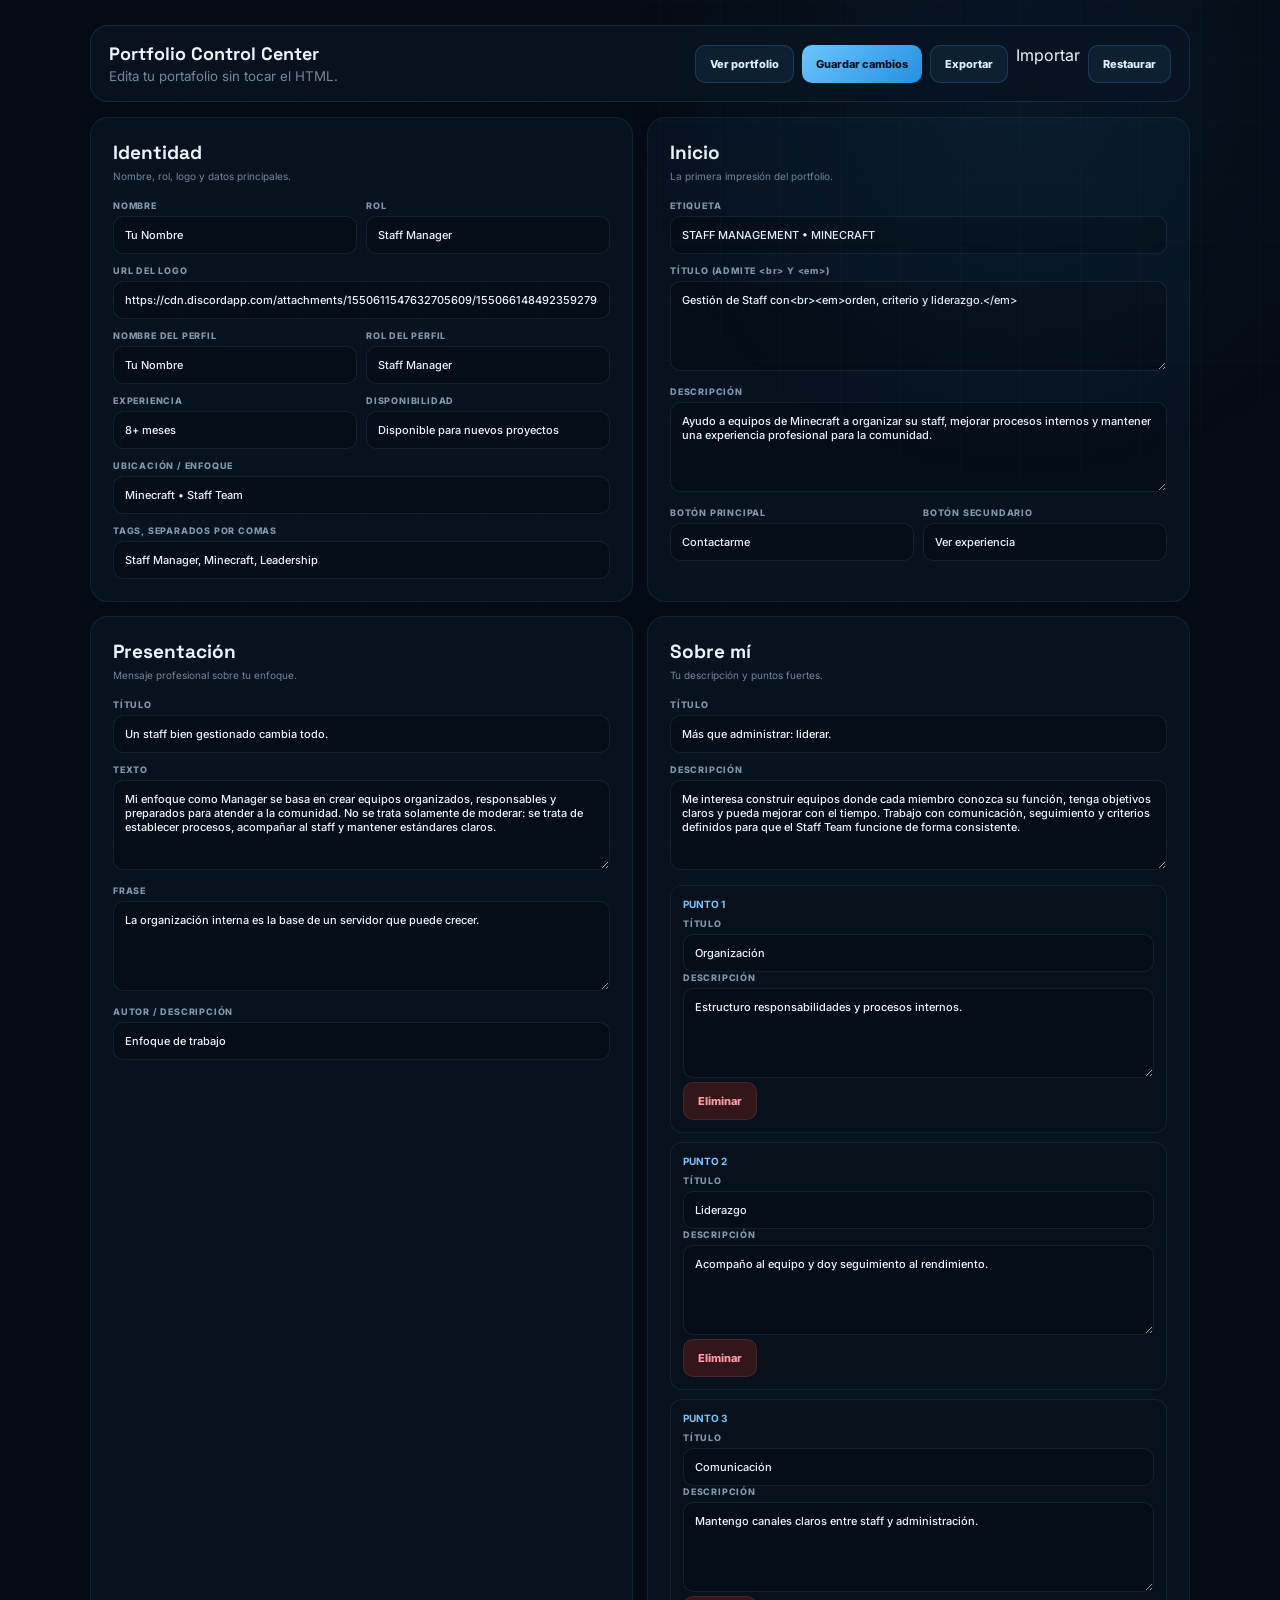
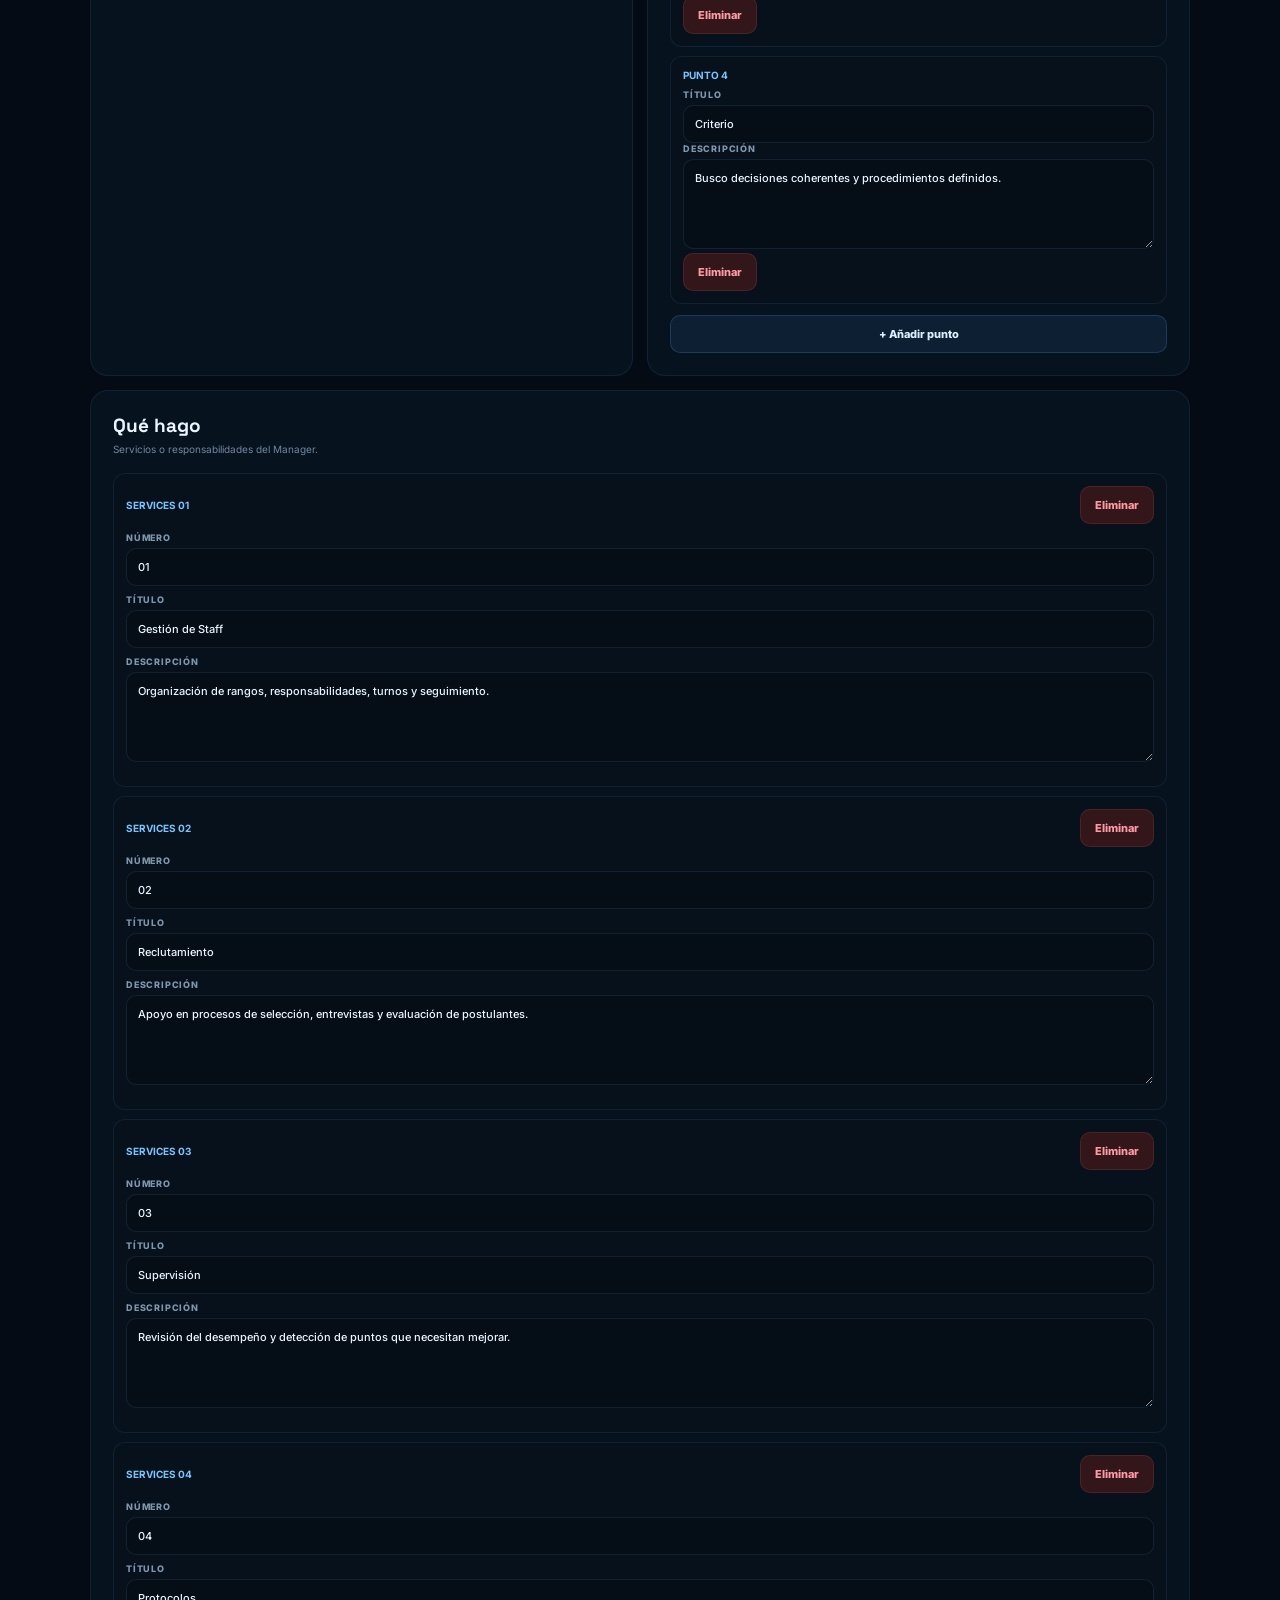
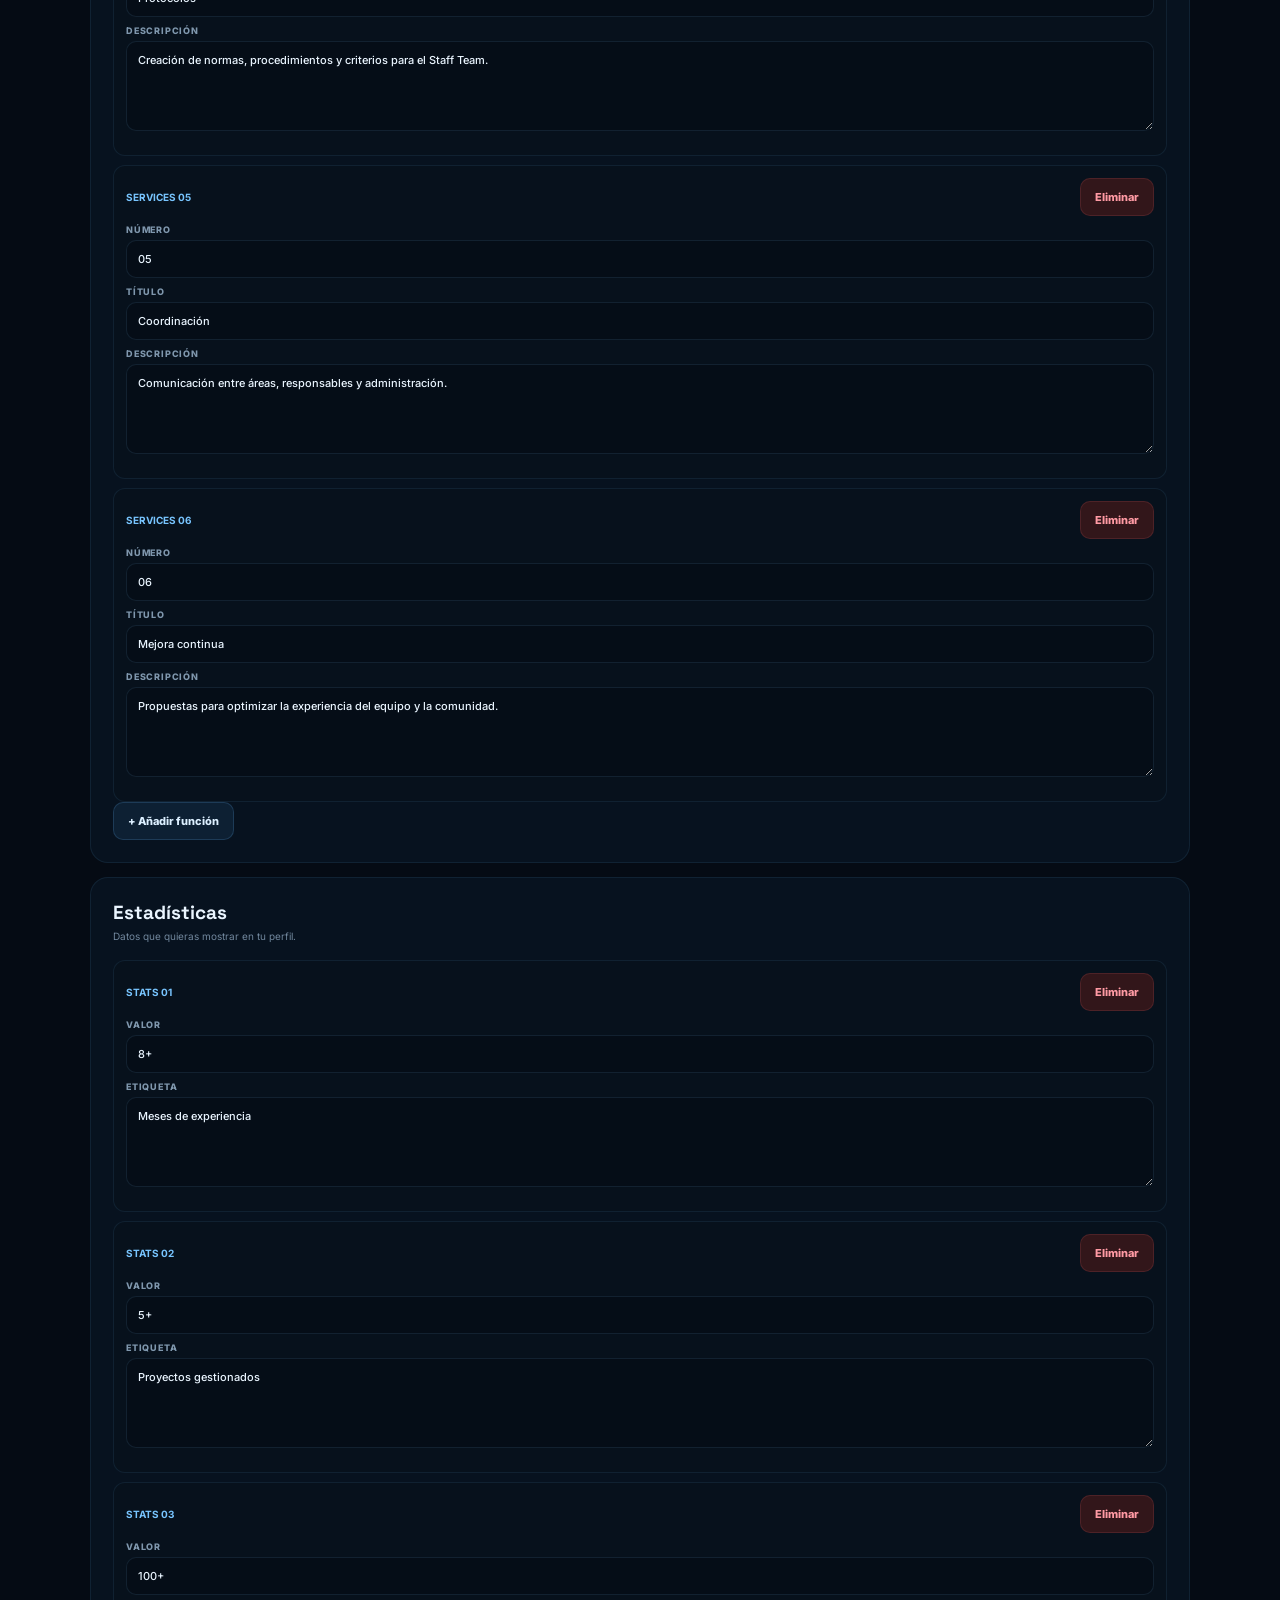
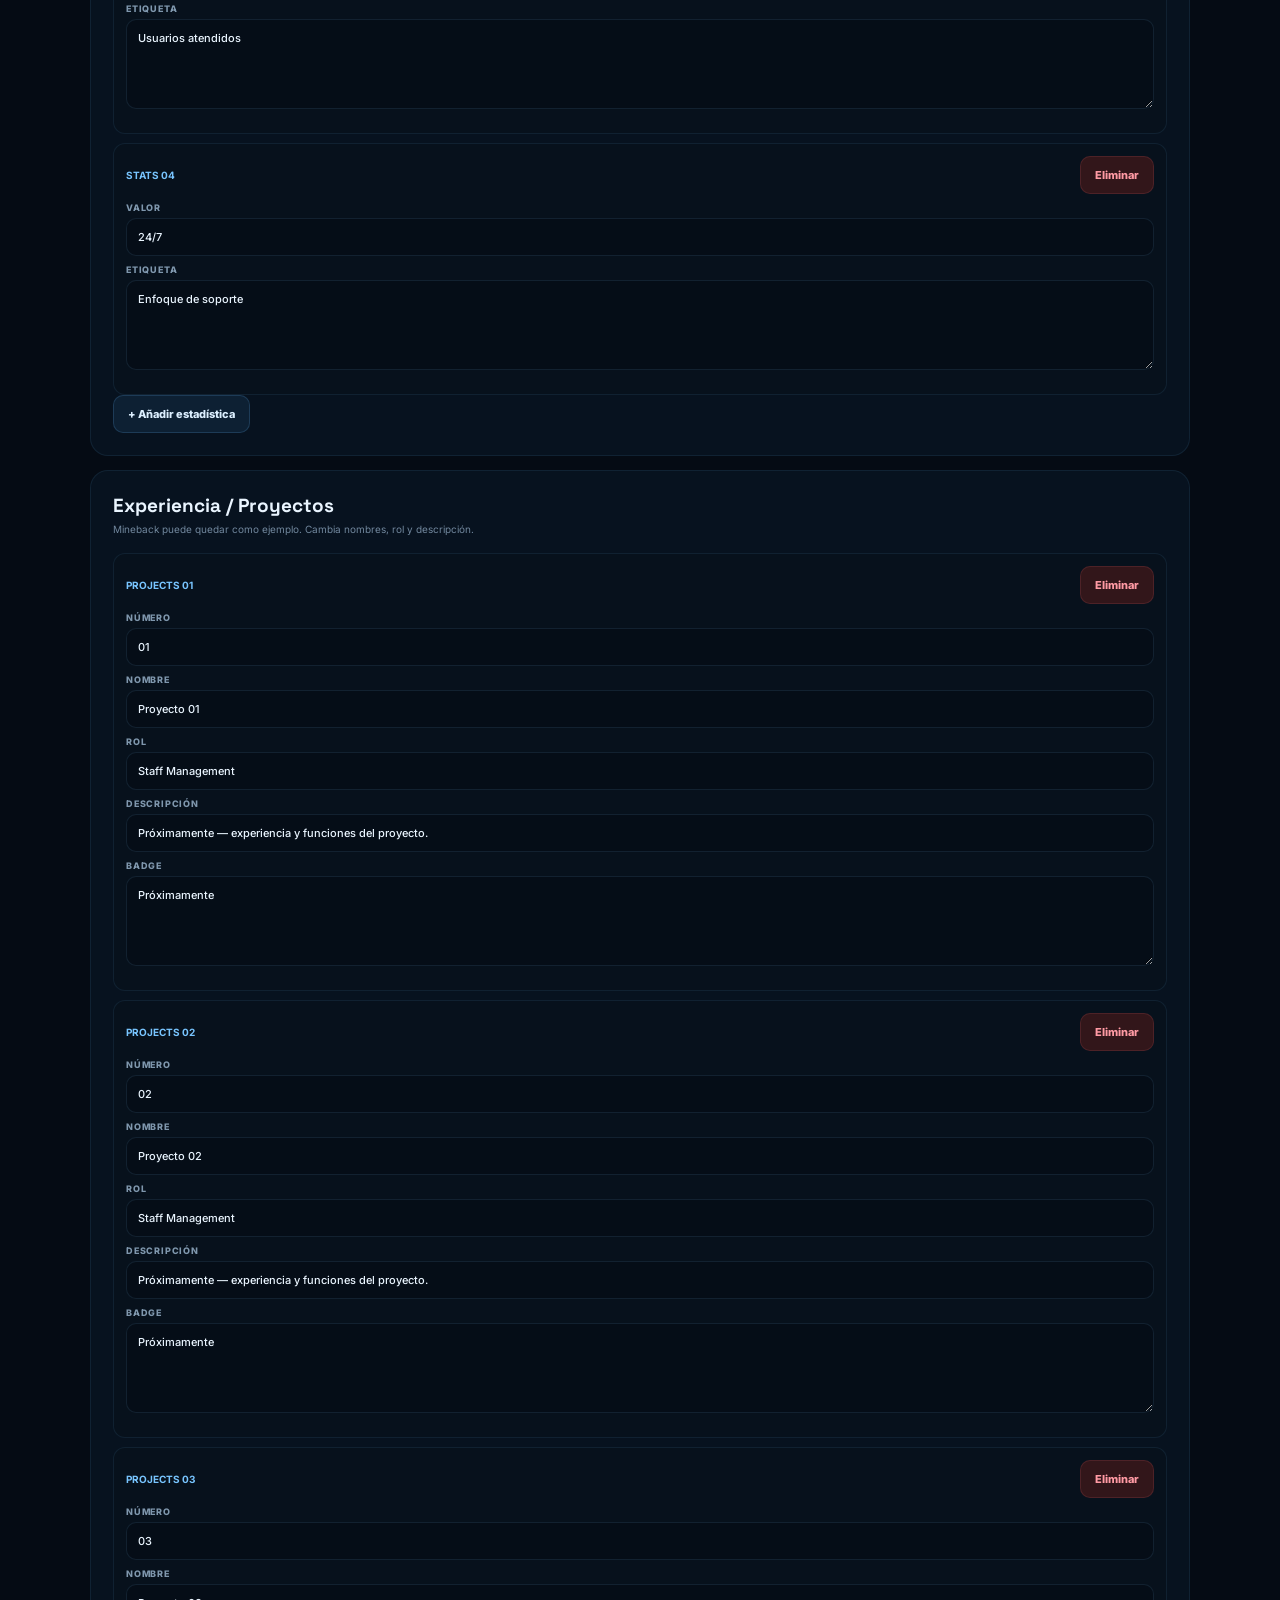
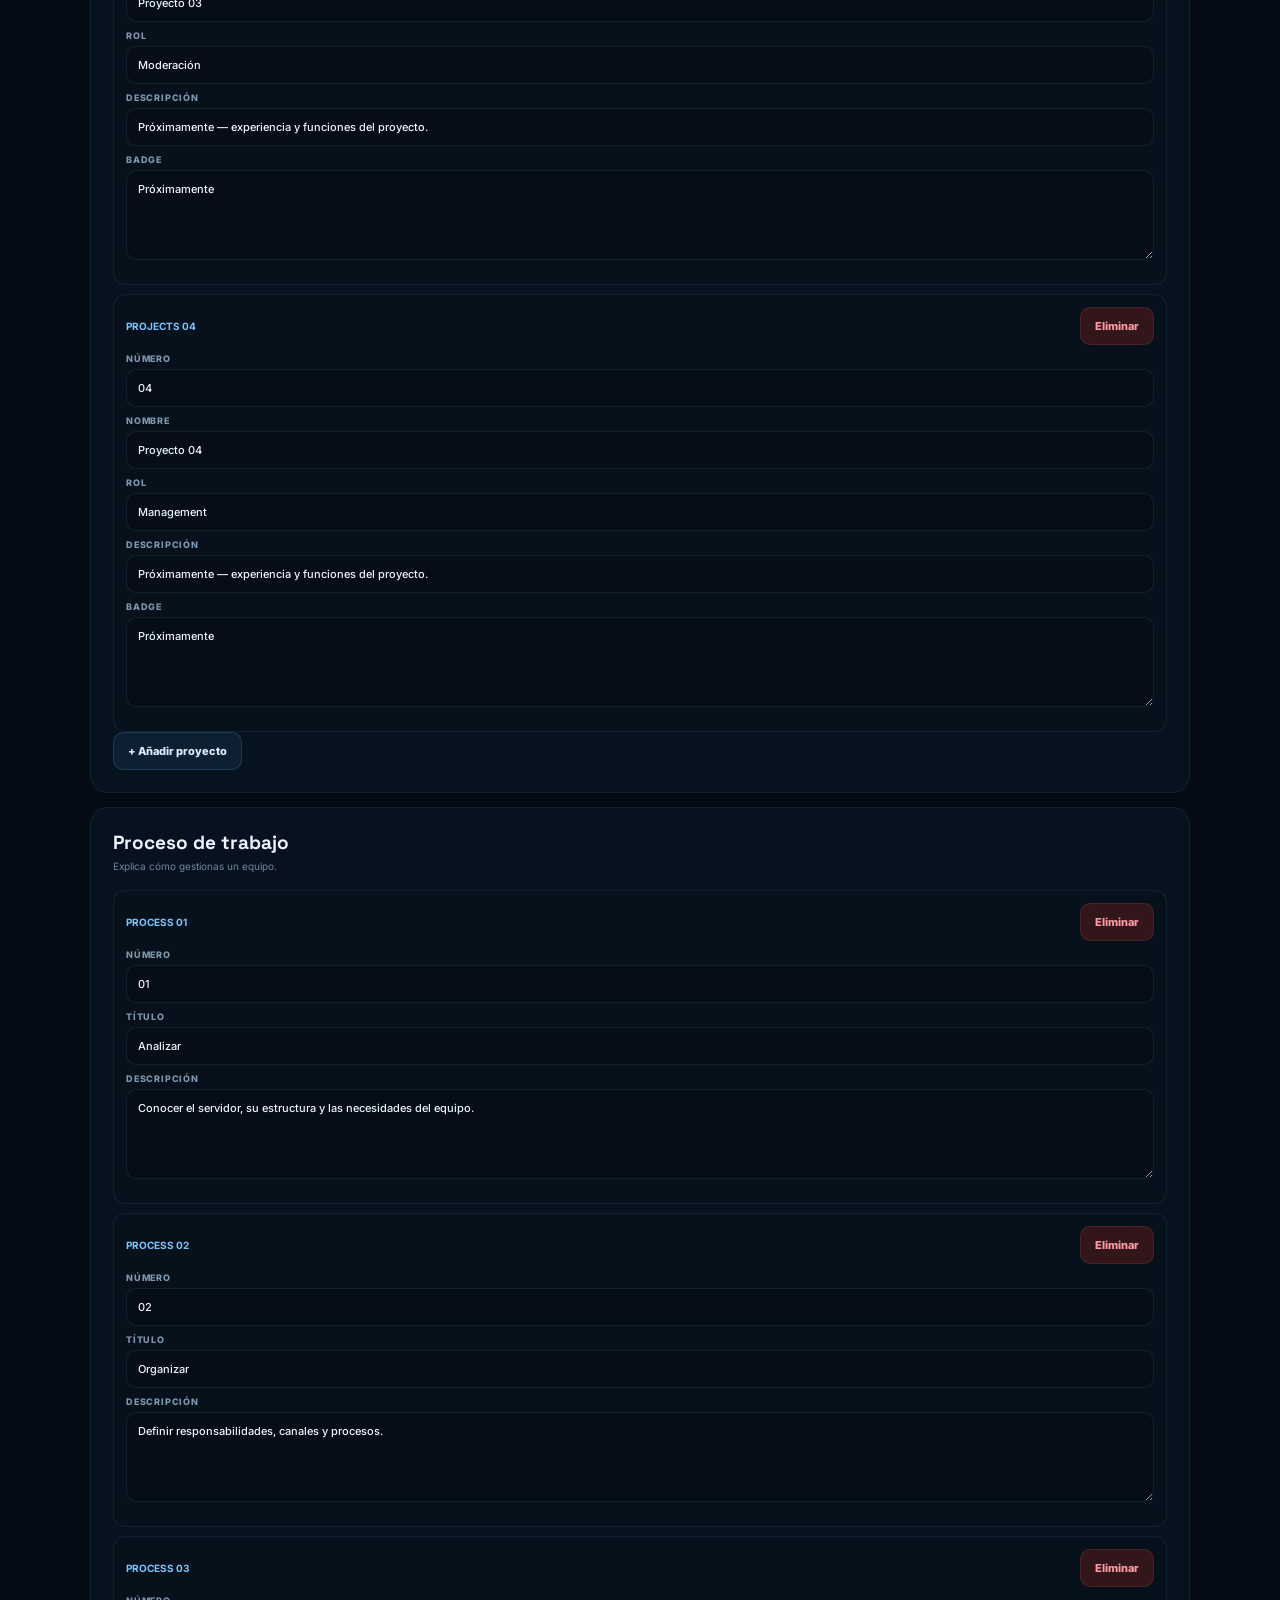
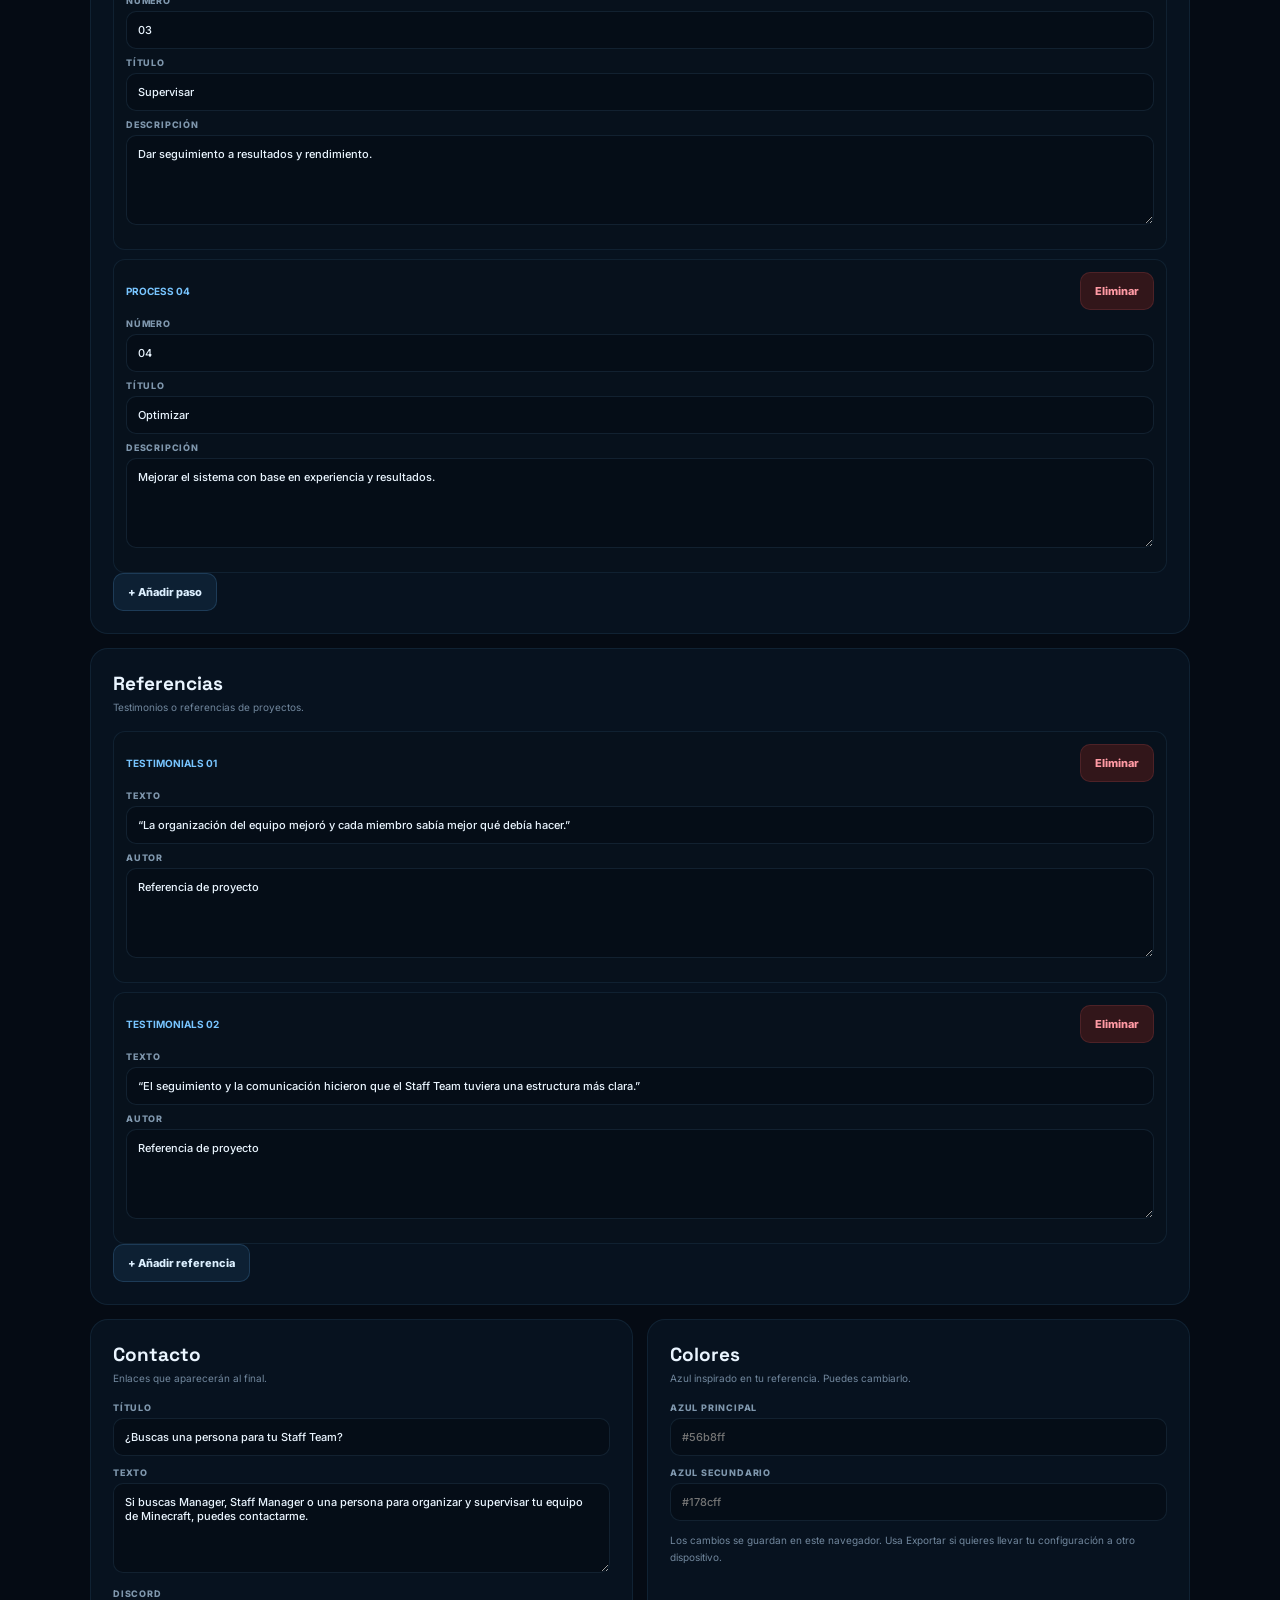
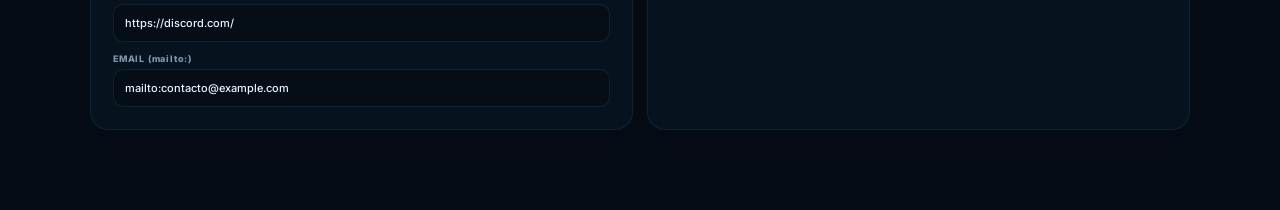
==== admin.html @ 619d384b "Add files via upload" ====
<!DOCTYPE html>
<html lang="es">
<head>
<meta charset="UTF-8">
<meta name="viewport" content="width=device-width,initial-scale=1.0">
<meta name="theme-color" content="#07111e">
<title>Portfolio Manager — Configurador</title>
<link rel="preconnect" href="https://fonts.googleapis.com">
<link rel="preconnect" href="https://fonts.gstatic.com" crossorigin>
<link href="https://fonts.googleapis.com/css2?family=Inter:wght@400;500;600;700;800&family=Space+Grotesk:wght@500;600;700&display=swap" rel="stylesheet">
<style>
*{box-sizing:border-box}body{margin:0;background:#050b14;color:#eaf5ff;font-family:Inter,sans-serif}body:before{content:"";position:fixed;inset:0;pointer-events:none;background:radial-gradient(circle at 80% 10%,#16629a22,transparent 30%),linear-gradient(90deg,#ffffff03 1px,transparent 1px),linear-gradient(#ffffff03 1px,transparent 1px);background-size:auto,60px 60px,60px 60px}.wrap{width:min(1100px,calc(100% - 28px));margin:auto;padding:25px 0 80px}.top{display:flex;align-items:center;justify-content:space-between;gap:15px;padding:16px 18px;border:1px solid #6dbdff22;background:#091421dd;backdrop-filter:blur(16px);border-radius:18px;position:sticky;top:10px;z-index:5}.top h1{font:700 18px "Space Grotesk";margin:0}.top small{color:#71879d}.actions{display:flex;gap:8px;flex-wrap:wrap}button,a.btn{font:800 11px Inter;padding:11px 14px;border-radius:10px;border:1px solid #67b9ff2d;background:#0d2033;color:#dcefff;text-decoration:none;cursor:pointer}button.primary{background:linear-gradient(135deg,#6bc6ff,#248fdf);color:#04101c;border:0}.grid{display:grid;grid-template-columns:repeat(2,1fr);gap:14px;margin-top:15px}.panel{border:1px solid #6dbdff18;background:#091421d9;border-radius:18px;padding:22px}.panel.full{grid-column:1/-1}.panel h2{font:700 19px "Space Grotesk";margin:0 0 5px}.panel p{font-size:10px;color:#71879d;margin:0 0 18px}.fields{display:grid;gap:11px}.field label{display:block;font-size:9px;font-weight:800;letter-spacing:.8px;color:#7f97ad;margin-bottom:5px}.field input,.field textarea{width:100%;border:1px solid #75bded1e;background:#050d17;color:#eaf5ff;border-radius:10px;padding:11px;font:500 11px Inter;outline:none}.field textarea{min-height:90px;resize:vertical}.field input:focus,.field textarea:focus{border-color:#55b6ff66}.row{display:grid;grid-template-columns:1fr 1fr;gap:9px}.repeat{display:grid;gap:9px}.item{border:1px solid #6dbdff18;padding:12px;border-radius:12px;background:#07111c}.item-head{display:flex;justify-content:space-between;align-items:center;margin-bottom:8px}.item-head b{font-size:10px;color:#78c5ff}.remove{background:#32161a!important;color:#ff9aa4!important;border-color:#ff6f7c22!important}.hint{font-size:10px;color:#71879d;line-height:1.7}.toast{position:fixed;right:18px;bottom:18px;background:#0d2438;border:1px solid #65baff33;padding:13px 16px;border-radius:12px;font-size:11px;opacity:0;transform:translateY(10px);transition:.25s;z-index:20}.toast.show{opacity:1;transform:none}@media(max-width:720px){.grid{grid-template-columns:1fr}.panel.full{grid-column:auto}.row{grid-template-columns:1fr}.top{position:relative;display:block}.actions{margin-top:12px}}
</style>
</head>
<body>
<div class="wrap">
  <div class="top">
    <div><h1>Portfolio Control Center</h1><small>Edita tu portafolio sin tocar el HTML.</small></div>
    <div class="actions">
      <a class="btn" href="index.html">Ver portfolio</a>
      <button class="primary" id="save">Guardar cambios</button>
      <button id="export">Exportar</button>
      <label class="btn" style="cursor:pointer">Importar <input id="import" type="file" accept=".json" hidden></label>
      <button id="reset">Restaurar</button>
    </div>
  </div>

  <div class="grid">
    <section class="panel"><h2>Identidad</h2><p>Nombre, rol, logo y datos principales.</p><div class="fields">
      <div class="row"><div class="field"><label>NOMBRE</label><input id="brand.name"></div><div class="field"><label>ROL</label><input id="brand.role"></div></div>
      <div class="field"><label>URL DEL LOGO</label><input id="brand.logo"></div>
      <div class="row"><div class="field"><label>NOMBRE DEL PERFIL</label><input id="brand.profileName"></div><div class="field"><label>ROL DEL PERFIL</label><input id="brand.profileRole"></div></div>
      <div class="row"><div class="field"><label>EXPERIENCIA</label><input id="brand.experience"></div><div class="field"><label>DISPONIBILIDAD</label><input id="brand.availability"></div></div>
      <div class="field"><label>UBICACIÓN / ENFOQUE</label><input id="brand.location"></div>
      <div class="field"><label>TAGS, SEPARADOS POR COMAS</label><input id="brand.tags"></div>
    </div></section>

    <section class="panel"><h2>Inicio</h2><p>La primera impresión del portfolio.</p><div class="fields">
      <div class="field"><label>ETIQUETA</label><input id="hero.eyebrow"></div>
      <div class="field"><label>TÍTULO (ADMITE &lt;br&gt; Y &lt;em&gt;)</label><textarea id="hero.title"></textarea></div>
      <div class="field"><label>DESCRIPCIÓN</label><textarea id="hero.text"></textarea></div>
      <div class="row"><div class="field"><label>BOTÓN PRINCIPAL</label><input id="hero.primary"></div><div class="field"><label>BOTÓN SECUNDARIO</label><input id="hero.secondary"></div></div>
    </div></section>

    <section class="panel"><h2>Presentación</h2><p>Mensaje profesional sobre tu enfoque.</p><div class="fields">
      <div class="field"><label>TÍTULO</label><input id="presentation.title"></div>
      <div class="field"><label>TEXTO</label><textarea id="presentation.text"></textarea></div>
      <div class="field"><label>FRASE</label><textarea id="presentation.quote"></textarea></div>
      <div class="field"><label>AUTOR / DESCRIPCIÓN</label><input id="presentation.quoteBy"></div>
    </div></section>

    <section class="panel"><h2>Sobre mí</h2><p>Tu descripción y puntos fuertes.</p><div class="fields">
      <div class="field"><label>TÍTULO</label><input id="about.title"></div>
      <div class="field"><label>DESCRIPCIÓN</label><textarea id="about.text"></textarea></div>
      <div id="aboutPoints" class="repeat"></div>
      <button type="button" id="addPoint">+ Añadir punto</button>
    </div></section>

    <section class="panel full"><h2>Qué hago</h2><p>Servicios o responsabilidades del Manager.</p><div id="services" class="repeat"></div><button id="addService">+ Añadir función</button></section>

    <section class="panel full"><h2>Estadísticas</h2><p>Datos que quieras mostrar en tu perfil.</p><div id="stats" class="repeat"></div><button id="addStat">+ Añadir estadística</button></section>

    <section class="panel full"><h2>Experiencia / Proyectos</h2><p>Mineback puede quedar como ejemplo. Cambia nombres, rol y descripción.</p><div id="projects" class="repeat"></div><button id="addProject">+ Añadir proyecto</button></section>

    <section class="panel full"><h2>Proceso de trabajo</h2><p>Explica cómo gestionas un equipo.</p><div id="process" class="repeat"></div><button id="addProcess">+ Añadir paso</button></section>

    <section class="panel full"><h2>Referencias</h2><p>Testimonios o referencias de proyectos.</p><div id="testimonials" class="repeat"></div><button id="addTestimonial">+ Añadir referencia</button></section>

    <section class="panel"><h2>Contacto</h2><p>Enlaces que aparecerán al final.</p><div class="fields">
      <div class="field"><label>TÍTULO</label><input id="contact.title"></div>
      <div class="field"><label>TEXTO</label><textarea id="contact.text"></textarea></div>
      <div class="field"><label>DISCORD</label><input id="contact.discord"></div>
      <div class="field"><label>EMAIL (mailto:)</label><input id="contact.email"></div>
    </div></section>

    <section class="panel"><h2>Colores</h2><p>Azul inspirado en tu referencia. Puedes cambiarlo.</p><div class="fields">
      <div class="field"><label>AZUL PRINCIPAL</label><input id="colors.accent" placeholder="#56b8ff"></div>
      <div class="field"><label>AZUL SECUNDARIO</label><input id="colors.accent2" placeholder="#178cff"></div>
      <div class="hint">Los cambios se guardan en este navegador. Usa Exportar si quieres llevar tu configuración a otro dispositivo.</div>
    </div></section>
  </div>
</div>
<div class="toast" id="toast">Guardado</div>
<script src="config.js"></script><script src="admin.js"></script>
</body>
</html>
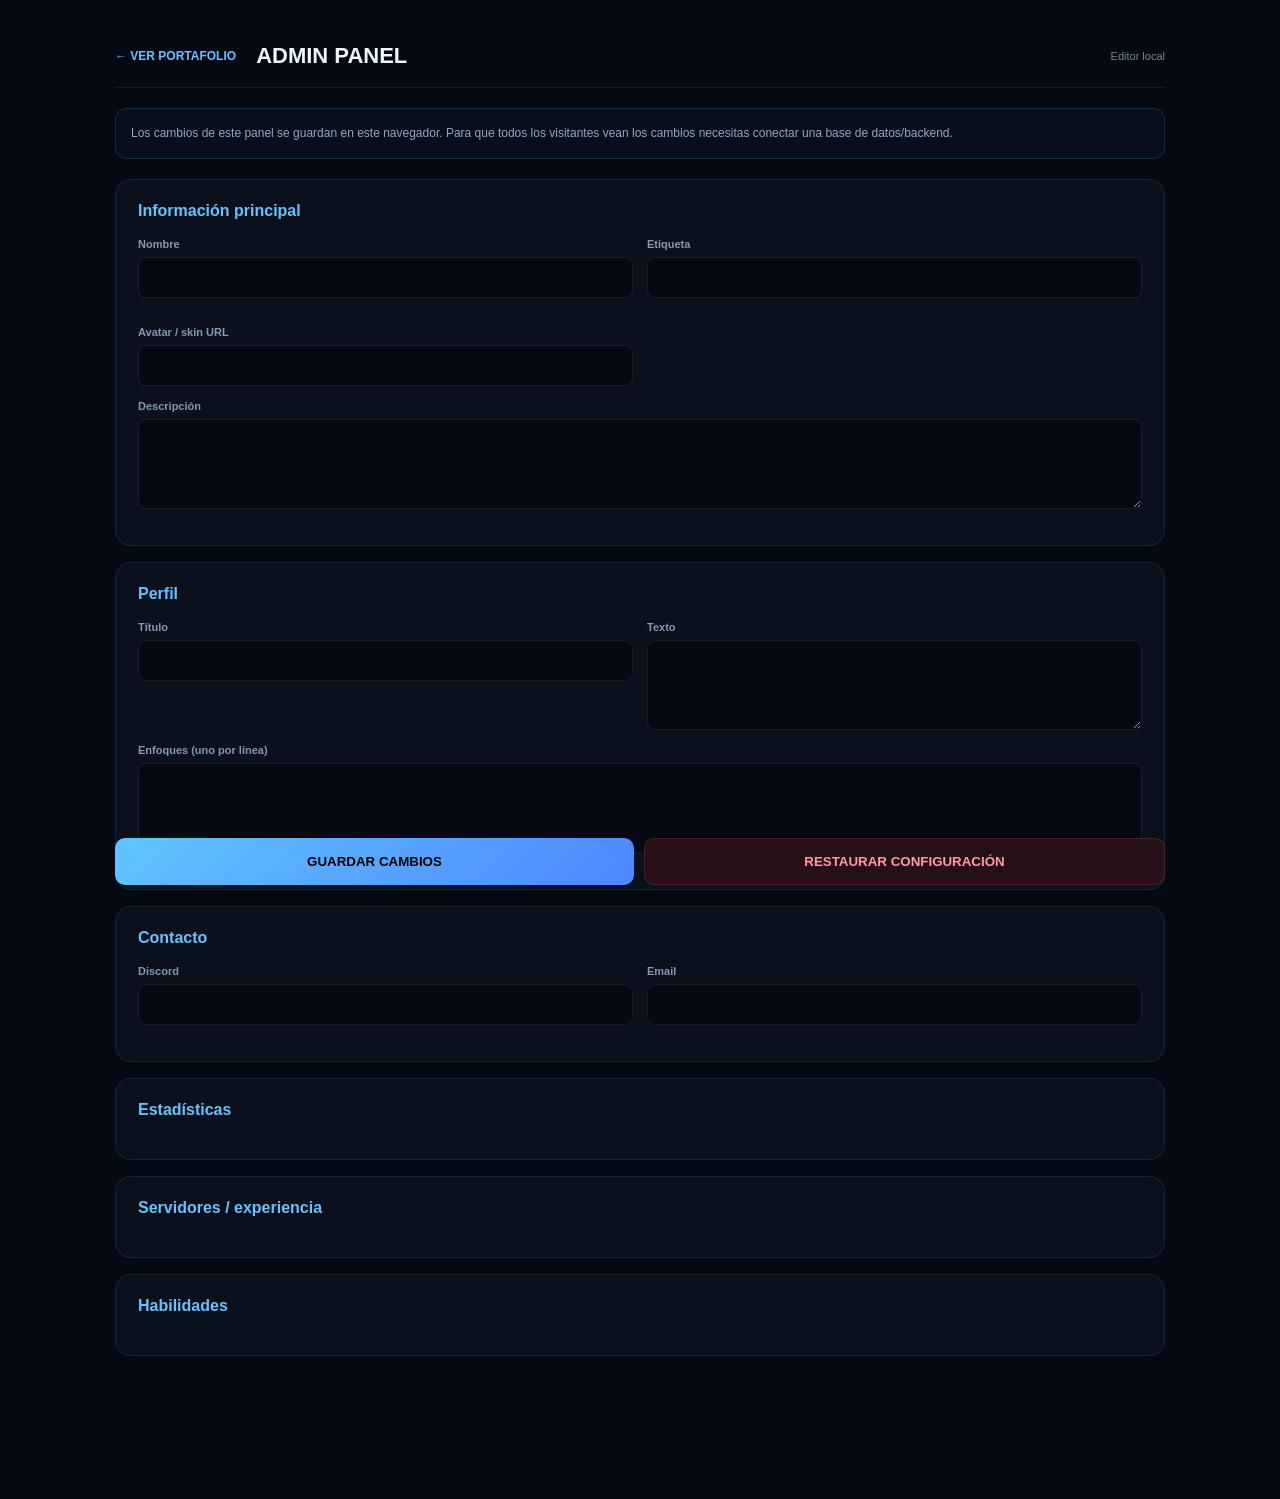
==== commit 9879f52f: "Add files via upload" ====
--- a/admin.html
+++ b/admin.html
@@ -1,86 +1,50 @@
 <!DOCTYPE html>
 <html lang="es">
 <head>
-<meta charset="UTF-8">
-<meta name="viewport" content="width=device-width,initial-scale=1.0">
-<meta name="theme-color" content="#07111e">
-<title>Portfolio Manager — Configurador</title>
-<link rel="preconnect" href="https://fonts.googleapis.com">
-<link rel="preconnect" href="https://fonts.gstatic.com" crossorigin>
-<link href="https://fonts.googleapis.com/css2?family=Inter:wght@400;500;600;700;800&family=Space+Grotesk:wght@500;600;700&display=swap" rel="stylesheet">
-<style>
-*{box-sizing:border-box}body{margin:0;background:#050b14;color:#eaf5ff;font-family:Inter,sans-serif}body:before{content:"";position:fixed;inset:0;pointer-events:none;background:radial-gradient(circle at 80% 10%,#16629a22,transparent 30%),linear-gradient(90deg,#ffffff03 1px,transparent 1px),linear-gradient(#ffffff03 1px,transparent 1px);background-size:auto,60px 60px,60px 60px}.wrap{width:min(1100px,calc(100% - 28px));margin:auto;padding:25px 0 80px}.top{display:flex;align-items:center;justify-content:space-between;gap:15px;padding:16px 18px;border:1px solid #6dbdff22;background:#091421dd;backdrop-filter:blur(16px);border-radius:18px;position:sticky;top:10px;z-index:5}.top h1{font:700 18px "Space Grotesk";margin:0}.top small{color:#71879d}.actions{display:flex;gap:8px;flex-wrap:wrap}button,a.btn{font:800 11px Inter;padding:11px 14px;border-radius:10px;border:1px solid #67b9ff2d;background:#0d2033;color:#dcefff;text-decoration:none;cursor:pointer}button.primary{background:linear-gradient(135deg,#6bc6ff,#248fdf);color:#04101c;border:0}.grid{display:grid;grid-template-columns:repeat(2,1fr);gap:14px;margin-top:15px}.panel{border:1px solid #6dbdff18;background:#091421d9;border-radius:18px;padding:22px}.panel.full{grid-column:1/-1}.panel h2{font:700 19px "Space Grotesk";margin:0 0 5px}.panel p{font-size:10px;color:#71879d;margin:0 0 18px}.fields{display:grid;gap:11px}.field label{display:block;font-size:9px;font-weight:800;letter-spacing:.8px;color:#7f97ad;margin-bottom:5px}.field input,.field textarea{width:100%;border:1px solid #75bded1e;background:#050d17;color:#eaf5ff;border-radius:10px;padding:11px;font:500 11px Inter;outline:none}.field textarea{min-height:90px;resize:vertical}.field input:focus,.field textarea:focus{border-color:#55b6ff66}.row{display:grid;grid-template-columns:1fr 1fr;gap:9px}.repeat{display:grid;gap:9px}.item{border:1px solid #6dbdff18;padding:12px;border-radius:12px;background:#07111c}.item-head{display:flex;justify-content:space-between;align-items:center;margin-bottom:8px}.item-head b{font-size:10px;color:#78c5ff}.remove{background:#32161a!important;color:#ff9aa4!important;border-color:#ff6f7c22!important}.hint{font-size:10px;color:#71879d;line-height:1.7}.toast{position:fixed;right:18px;bottom:18px;background:#0d2438;border:1px solid #65baff33;padding:13px 16px;border-radius:12px;font-size:11px;opacity:0;transform:translateY(10px);transition:.25s;z-index:20}.toast.show{opacity:1;transform:none}@media(max-width:720px){.grid{grid-template-columns:1fr}.panel.full{grid-column:auto}.row{grid-template-columns:1fr}.top{position:relative;display:block}.actions{margin-top:12px}}
-</style>
+<meta charset="UTF-8"><meta name="viewport" content="width=device-width,initial-scale=1.0">
+<title>Admin — Hadessei Portfolio</title><link rel="stylesheet" href="admin.css">
 </head>
 <body>
-<div class="wrap">
-  <div class="top">
-    <div><h1>Portfolio Control Center</h1><small>Edita tu portafolio sin tocar el HTML.</small></div>
-    <div class="actions">
-      <a class="btn" href="index.html">Ver portfolio</a>
-      <button class="primary" id="save">Guardar cambios</button>
-      <button id="export">Exportar</button>
-      <label class="btn" style="cursor:pointer">Importar <input id="import" type="file" accept=".json" hidden></label>
-      <button id="reset">Restaurar</button>
+<div class="admin-wrap">
+  <header><a href="index.html">← VER PORTAFOLIO</a><h1>ADMIN PANEL</h1><span>Editor local</span></header>
+  <div class="notice">Los cambios de este panel se guardan en este navegador. Para que todos los visitantes vean los cambios necesitas conectar una base de datos/backend.</div>
+
+  <section class="panel">
+    <h2>Información principal</h2>
+    <div class="grid">
+      <label>Nombre<input id="name"></label>
+      <label>Etiqueta<input id="eyebrow"></label>
+      <label>Avatar / skin URL<input id="avatar"></label>
     </div>
-  </div>
+    <label>Descripción<textarea id="description"></textarea></label>
+  </section>
 
-  <div class="grid">
-    <section class="panel"><h2>Identidad</h2><p>Nombre, rol, logo y datos principales.</p><div class="fields">
-      <div class="row"><div class="field"><label>NOMBRE</label><input id="brand.name"></div><div class="field"><label>ROL</label><input id="brand.role"></div></div>
-      <div class="field"><label>URL DEL LOGO</label><input id="brand.logo"></div>
-      <div class="row"><div class="field"><label>NOMBRE DEL PERFIL</label><input id="brand.profileName"></div><div class="field"><label>ROL DEL PERFIL</label><input id="brand.profileRole"></div></div>
-      <div class="row"><div class="field"><label>EXPERIENCIA</label><input id="brand.experience"></div><div class="field"><label>DISPONIBILIDAD</label><input id="brand.availability"></div></div>
-      <div class="field"><label>UBICACIÓN / ENFOQUE</label><input id="brand.location"></div>
-      <div class="field"><label>TAGS, SEPARADOS POR COMAS</label><input id="brand.tags"></div>
-    </div></section>
+  <section class="panel">
+    <h2>Perfil</h2>
+    <div class="grid"><label>Título<input id="aboutTitle"></label><label>Texto<textarea id="aboutText"></textarea></label></div>
+    <label>Enfoques (uno por línea)<textarea id="focus"></textarea></label>
+  </section>
 
-    <section class="panel"><h2>Inicio</h2><p>La primera impresión del portfolio.</p><div class="fields">
-      <div class="field"><label>ETIQUETA</label><input id="hero.eyebrow"></div>
-      <div class="field"><label>TÍTULO (ADMITE &lt;br&gt; Y &lt;em&gt;)</label><textarea id="hero.title"></textarea></div>
-      <div class="field"><label>DESCRIPCIÓN</label><textarea id="hero.text"></textarea></div>
-      <div class="row"><div class="field"><label>BOTÓN PRINCIPAL</label><input id="hero.primary"></div><div class="field"><label>BOTÓN SECUNDARIO</label><input id="hero.secondary"></div></div>
-    </div></section>
+  <section class="panel">
+    <h2>Contacto</h2>
+    <div class="grid"><label>Discord<input id="discord"></label><label>Email<input id="email"></label></div>
+  </section>
 
-    <section class="panel"><h2>Presentación</h2><p>Mensaje profesional sobre tu enfoque.</p><div class="fields">
-      <div class="field"><label>TÍTULO</label><input id="presentation.title"></div>
-      <div class="field"><label>TEXTO</label><textarea id="presentation.text"></textarea></div>
-      <div class="field"><label>FRASE</label><textarea id="presentation.quote"></textarea></div>
-      <div class="field"><label>AUTOR / DESCRIPCIÓN</label><input id="presentation.quoteBy"></div>
-    </div></section>
+  <section class="panel">
+    <h2>Estadísticas</h2><div id="statsEditor"></div>
+  </section>
 
-    <section class="panel"><h2>Sobre mí</h2><p>Tu descripción y puntos fuertes.</p><div class="fields">
-      <div class="field"><label>TÍTULO</label><input id="about.title"></div>
-      <div class="field"><label>DESCRIPCIÓN</label><textarea id="about.text"></textarea></div>
-      <div id="aboutPoints" class="repeat"></div>
-      <button type="button" id="addPoint">+ Añadir punto</button>
-    </div></section>
+  <section class="panel">
+    <h2>Servidores / experiencia</h2><div id="serversEditor"></div>
+  </section>
 
-    <section class="panel full"><h2>Qué hago</h2><p>Servicios o responsabilidades del Manager.</p><div id="services" class="repeat"></div><button id="addService">+ Añadir función</button></section>
+  <section class="panel">
+    <h2>Habilidades</h2><div id="skillsEditor"></div>
+  </section>
 
-    <section class="panel full"><h2>Estadísticas</h2><p>Datos que quieras mostrar en tu perfil.</p><div id="stats" class="repeat"></div><button id="addStat">+ Añadir estadística</button></section>
-
-    <section class="panel full"><h2>Experiencia / Proyectos</h2><p>Mineback puede quedar como ejemplo. Cambia nombres, rol y descripción.</p><div id="projects" class="repeat"></div><button id="addProject">+ Añadir proyecto</button></section>
-
-    <section class="panel full"><h2>Proceso de trabajo</h2><p>Explica cómo gestionas un equipo.</p><div id="process" class="repeat"></div><button id="addProcess">+ Añadir paso</button></section>
-
-    <section class="panel full"><h2>Referencias</h2><p>Testimonios o referencias de proyectos.</p><div id="testimonials" class="repeat"></div><button id="addTestimonial">+ Añadir referencia</button></section>
-
-    <section class="panel"><h2>Contacto</h2><p>Enlaces que aparecerán al final.</p><div class="fields">
-      <div class="field"><label>TÍTULO</label><input id="contact.title"></div>
-      <div class="field"><label>TEXTO</label><textarea id="contact.text"></textarea></div>
-      <div class="field"><label>DISCORD</label><input id="contact.discord"></div>
-      <div class="field"><label>EMAIL (mailto:)</label><input id="contact.email"></div>
-    </div></section>
-
-    <section class="panel"><h2>Colores</h2><p>Azul inspirado en tu referencia. Puedes cambiarlo.</p><div class="fields">
-      <div class="field"><label>AZUL PRINCIPAL</label><input id="colors.accent" placeholder="#56b8ff"></div>
-      <div class="field"><label>AZUL SECUNDARIO</label><input id="colors.accent2" placeholder="#178cff"></div>
-      <div class="hint">Los cambios se guardan en este navegador. Usa Exportar si quieres llevar tu configuración a otro dispositivo.</div>
-    </div></section>
-  </div>
+  <div class="actions"><button id="save">GUARDAR CAMBIOS</button><button id="reset" class="danger">RESTAURAR CONFIGURACIÓN</button></div>
+  <p id="result"></p>
 </div>
-<div class="toast" id="toast">Guardado</div>
 <script src="config.js"></script><script src="admin.js"></script>
 </body>
-</html>
+</html>
--- a/admin.css
+++ b/admin.css
@@ -0,0 +1 @@
+*{box-sizing:border-box}body{margin:0;background:#050912;color:#eef6ff;font-family:Inter,Arial,sans-serif}.admin-wrap{width:min(1050px,calc(100% - 28px));margin:25px auto 80px}header{display:flex;align-items:center;gap:20px;padding:18px 0;border-bottom:1px solid #ffffff12}header a{color:#69c2ff;text-decoration:none;font-size:12px;font-weight:800}header h1{font-size:22px;margin:0;flex:1}header span{color:#75879a;font-size:11px}.notice{margin:20px 0;padding:15px;border:1px solid #3faeff33;background:#3faeff0a;color:#93a8bd;border-radius:12px;font-size:12px;line-height:1.6}.panel{background:#0a111d;border:1px solid #4db4ff22;border-radius:16px;padding:22px;margin:16px 0}.panel h2{font-size:16px;margin:0 0 18px;color:#69c2ff}.grid{display:grid;grid-template-columns:1fr 1fr;gap:14px}label{display:block;color:#8598ad;font-size:11px;font-weight:700;margin-bottom:14px}input,textarea{display:block;width:100%;margin-top:7px;background:#050a12;color:#fff;border:1px solid #ffffff14;border-radius:8px;padding:12px;outline:0}textarea{min-height:90px;resize:vertical}.editor{border:1px solid #ffffff10;border-radius:10px;padding:14px;margin:10px 0}.editor-grid{display:grid;grid-template-columns:repeat(3,1fr);gap:10px}.editor button{background:#ffffff08;color:#ff8b99;border:1px solid #ff5a6d33;padding:9px;border-radius:7px;cursor:pointer}.actions{display:flex;gap:10px;position:sticky;bottom:15px}.actions button{flex:1;padding:15px;border:0;border-radius:10px;background:linear-gradient(135deg,#61c5ff,#4d86ff);font-weight:900;cursor:pointer}.actions .danger{background:#261018;color:#ff9aa7;border:1px solid #ff526433}#result{text-align:center;color:#69c2ff;font-size:12px}@media(max-width:650px){.grid,.editor-grid{grid-template-columns:1fr}header{flex-wrap:wrap}.actions{flex-direction:column}}
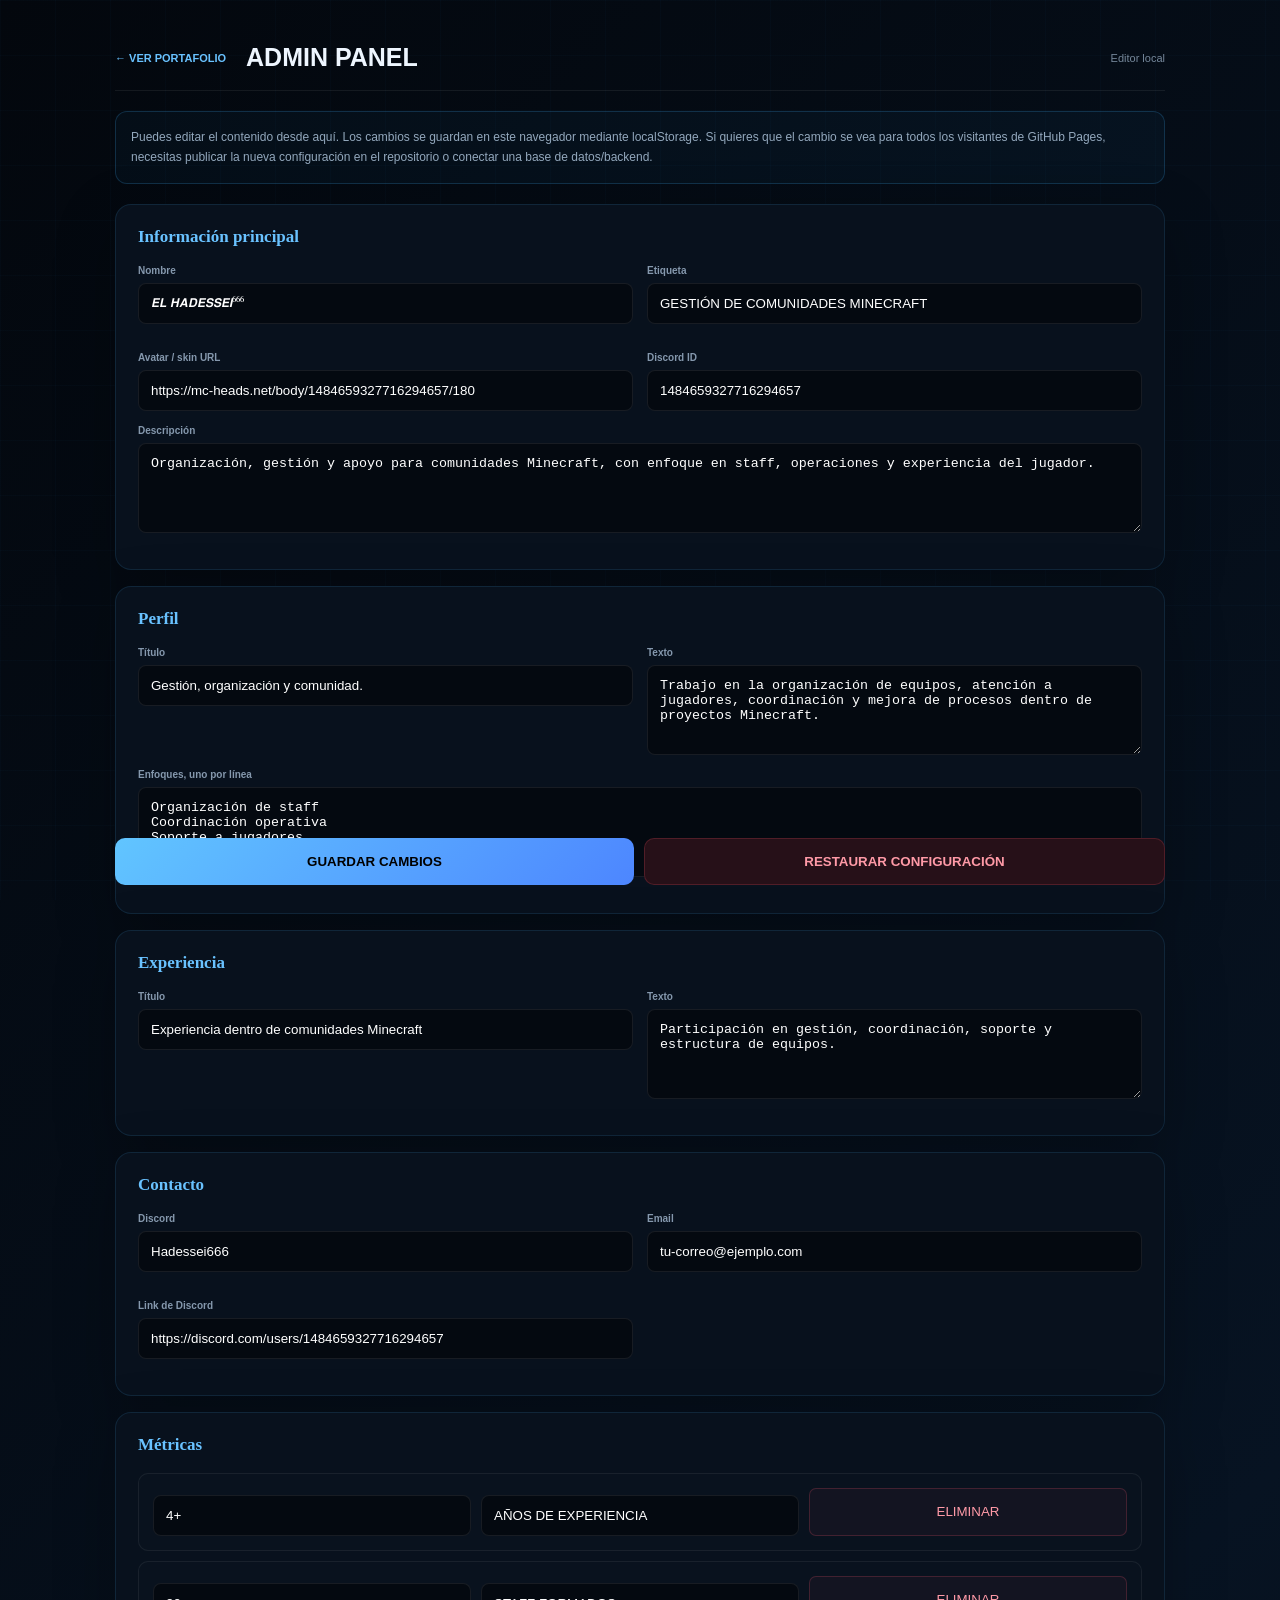
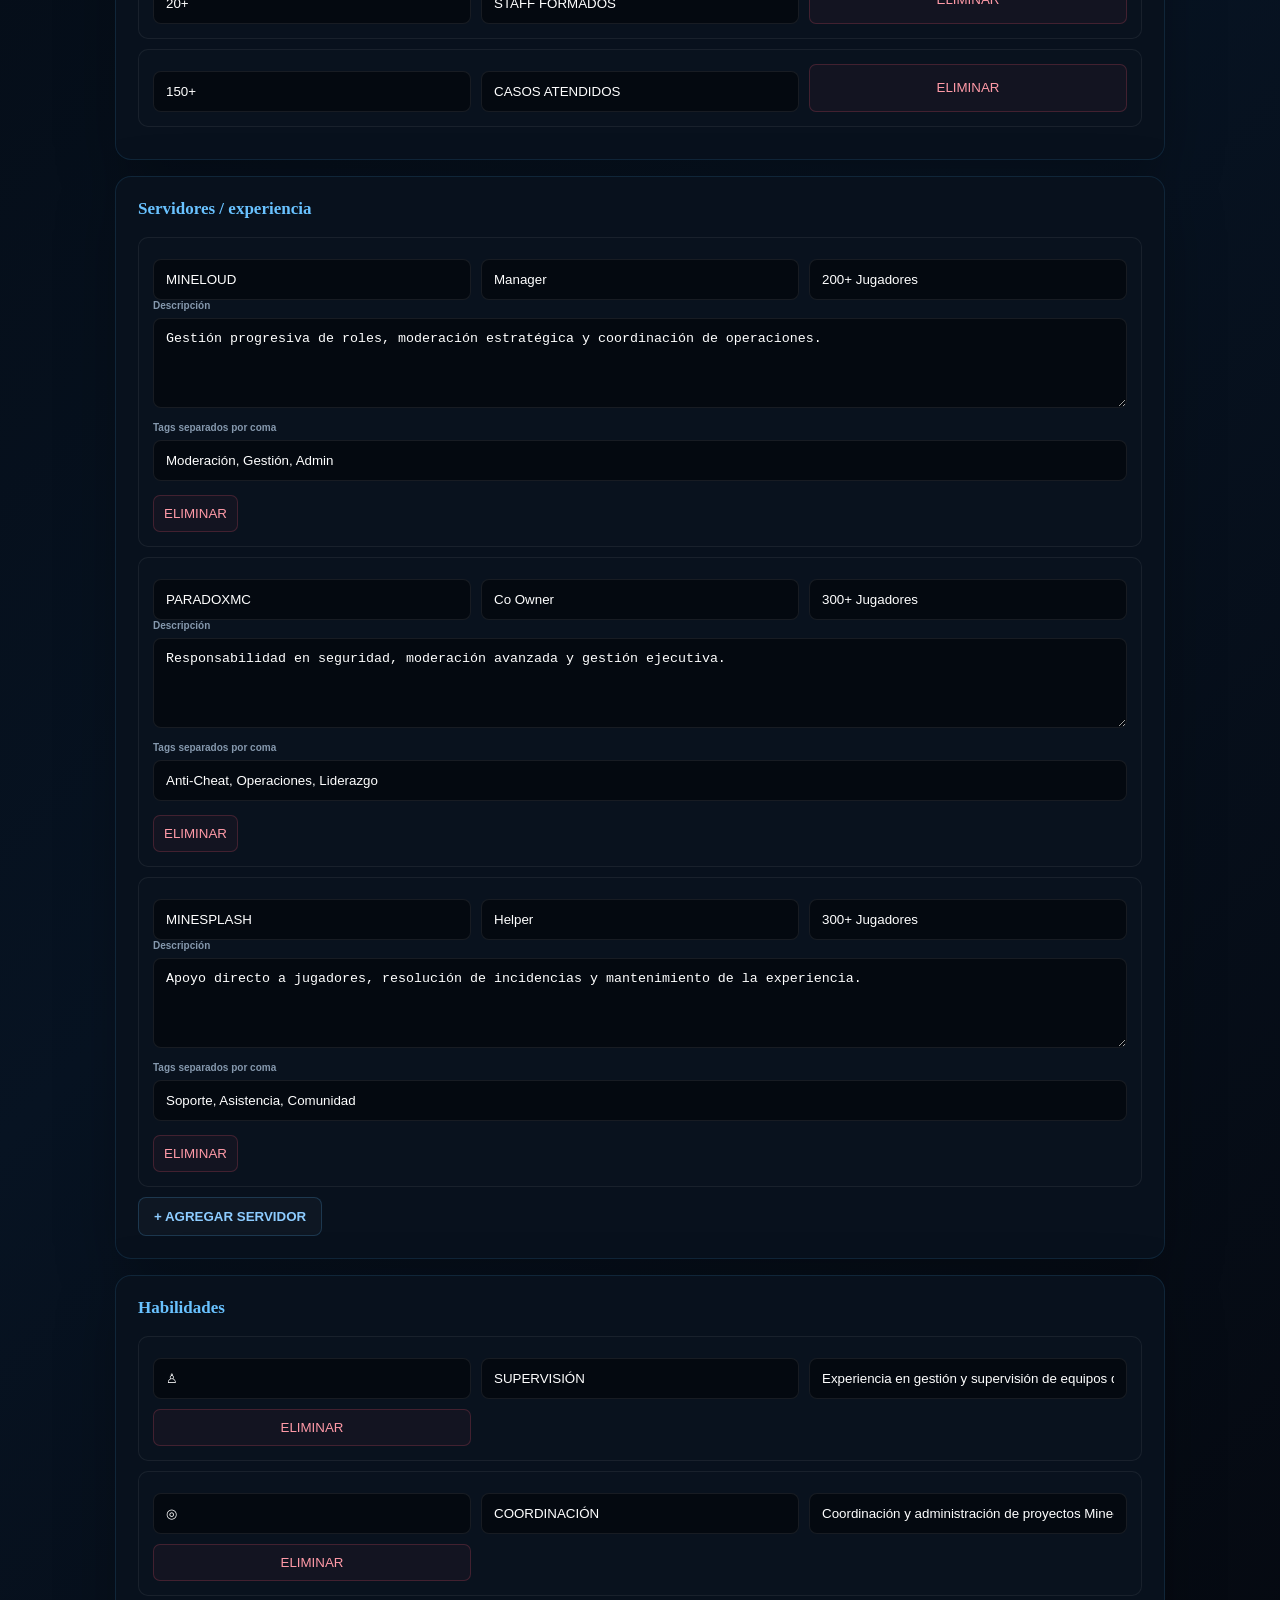
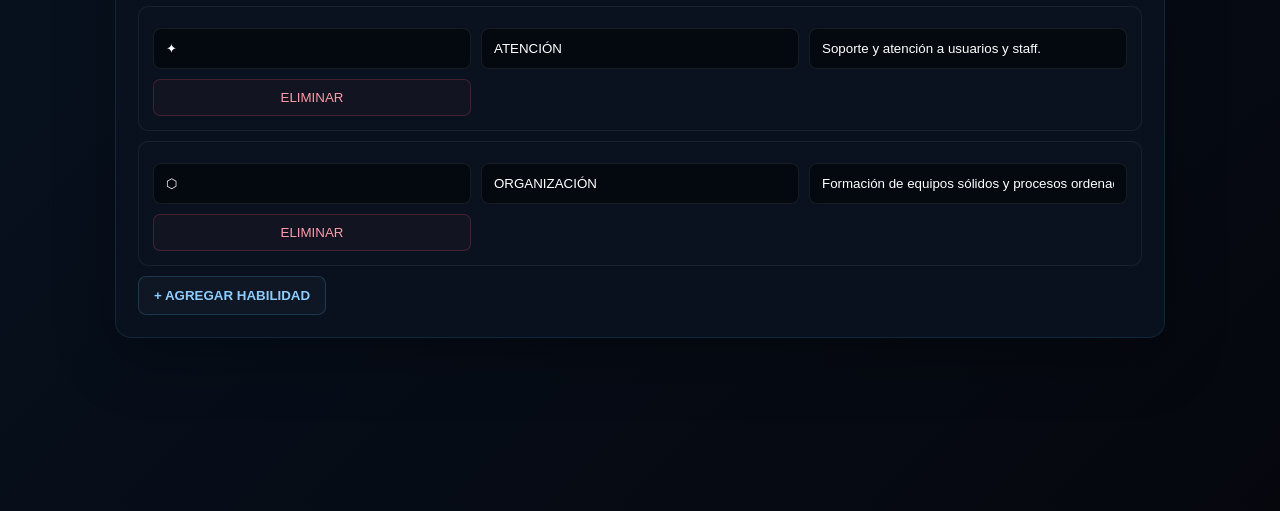
==== commit e540c925: "Add files via upload" ====
--- a/admin.html
+++ b/admin.html
@@ -1,50 +1,87 @@
 <!DOCTYPE html>
 <html lang="es">
 <head>
-<meta charset="UTF-8"><meta name="viewport" content="width=device-width,initial-scale=1.0">
-<title>Admin — Hadessei Portfolio</title><link rel="stylesheet" href="admin.css">
+  <meta charset="UTF-8">
+  <meta name="viewport" content="width=device-width,initial-scale=1.0">
+  <title>Admin — Hadessei Portfolio</title>
+  <link rel="stylesheet" href="./admin.css">
 </head>
 <body>
-<div class="admin-wrap">
-  <header><a href="index.html">← VER PORTAFOLIO</a><h1>ADMIN PANEL</h1><span>Editor local</span></header>
-  <div class="notice">Los cambios de este panel se guardan en este navegador. Para que todos los visitantes vean los cambios necesitas conectar una base de datos/backend.</div>
+  <div class="admin-wrap">
+    <header>
+      <a href="./index.html">← VER PORTAFOLIO</a>
+      <h1>ADMIN PANEL</h1>
+      <span>Editor local</span>
+    </header>
 
-  <section class="panel">
-    <h2>Información principal</h2>
-    <div class="grid">
-      <label>Nombre<input id="name"></label>
-      <label>Etiqueta<input id="eyebrow"></label>
-      <label>Avatar / skin URL<input id="avatar"></label>
+    <div class="notice">
+      Puedes editar el contenido desde aquí. Los cambios se guardan en este navegador mediante localStorage.
+      Si quieres que el cambio se vea para todos los visitantes de GitHub Pages, necesitas publicar la nueva configuración en el repositorio o conectar una base de datos/backend.
     </div>
-    <label>Descripción<textarea id="description"></textarea></label>
-  </section>
 
-  <section class="panel">
-    <h2>Perfil</h2>
-    <div class="grid"><label>Título<input id="aboutTitle"></label><label>Texto<textarea id="aboutText"></textarea></label></div>
-    <label>Enfoques (uno por línea)<textarea id="focus"></textarea></label>
-  </section>
+    <section class="panel">
+      <h2>Información principal</h2>
+      <div class="grid">
+        <label>Nombre<input id="name"></label>
+        <label>Etiqueta<input id="eyebrow"></label>
+        <label>Avatar / skin URL<input id="avatar"></label>
+        <label>Discord ID<input id="discordId"></label>
+      </div>
+      <label>Descripción<textarea id="description"></textarea></label>
+    </section>
 
-  <section class="panel">
-    <h2>Contacto</h2>
-    <div class="grid"><label>Discord<input id="discord"></label><label>Email<input id="email"></label></div>
-  </section>
+    <section class="panel">
+      <h2>Perfil</h2>
+      <div class="grid">
+        <label>Título<input id="aboutTitle"></label>
+        <label>Texto<textarea id="aboutText"></textarea></label>
+      </div>
+      <label>Enfoques, uno por línea<textarea id="focus"></textarea></label>
+    </section>
 
-  <section class="panel">
-    <h2>Estadísticas</h2><div id="statsEditor"></div>
-  </section>
+    <section class="panel">
+      <h2>Experiencia</h2>
+      <div class="grid">
+        <label>Título<input id="experienceTitle"></label>
+        <label>Texto<textarea id="experienceText"></textarea></label>
+      </div>
+    </section>
 
-  <section class="panel">
-    <h2>Servidores / experiencia</h2><div id="serversEditor"></div>
-  </section>
+    <section class="panel">
+      <h2>Contacto</h2>
+      <div class="grid">
+        <label>Discord<input id="discord"></label>
+        <label>Email<input id="email"></label>
+        <label>Link de Discord<input id="contactLink"></label>
+      </div>
+    </section>
 
-  <section class="panel">
-    <h2>Habilidades</h2><div id="skillsEditor"></div>
-  </section>
+    <section class="panel">
+      <h2>Métricas</h2>
+      <div id="statsEditor"></div>
+    </section>
 
-  <div class="actions"><button id="save">GUARDAR CAMBIOS</button><button id="reset" class="danger">RESTAURAR CONFIGURACIÓN</button></div>
-  <p id="result"></p>
-</div>
-<script src="config.js"></script><script src="admin.js"></script>
+    <section class="panel">
+      <h2>Servidores / experiencia</h2>
+      <div id="serversEditor"></div>
+      <button class="secondary" id="addServer">+ AGREGAR SERVIDOR</button>
+    </section>
+
+    <section class="panel">
+      <h2>Habilidades</h2>
+      <div id="skillsEditor"></div>
+      <button class="secondary" id="addSkill">+ AGREGAR HABILIDAD</button>
+    </section>
+
+    <div class="actions">
+      <button id="save">GUARDAR CAMBIOS</button>
+      <button id="reset" class="danger">RESTAURAR CONFIGURACIÓN</button>
+    </div>
+
+    <p id="result"></p>
+  </div>
+
+  <script src="./config.js"></script>
+  <script src="./admin.js"></script>
 </body>
-</html>+</html>
--- a/admin.css
+++ b/admin.css
@@ -1 +1,25 @@
-*{box-sizing:border-box}body{margin:0;background:#050912;color:#eef6ff;font-family:Inter,Arial,sans-serif}.admin-wrap{width:min(1050px,calc(100% - 28px));margin:25px auto 80px}header{display:flex;align-items:center;gap:20px;padding:18px 0;border-bottom:1px solid #ffffff12}header a{color:#69c2ff;text-decoration:none;font-size:12px;font-weight:800}header h1{font-size:22px;margin:0;flex:1}header span{color:#75879a;font-size:11px}.notice{margin:20px 0;padding:15px;border:1px solid #3faeff33;background:#3faeff0a;color:#93a8bd;border-radius:12px;font-size:12px;line-height:1.6}.panel{background:#0a111d;border:1px solid #4db4ff22;border-radius:16px;padding:22px;margin:16px 0}.panel h2{font-size:16px;margin:0 0 18px;color:#69c2ff}.grid{display:grid;grid-template-columns:1fr 1fr;gap:14px}label{display:block;color:#8598ad;font-size:11px;font-weight:700;margin-bottom:14px}input,textarea{display:block;width:100%;margin-top:7px;background:#050a12;color:#fff;border:1px solid #ffffff14;border-radius:8px;padding:12px;outline:0}textarea{min-height:90px;resize:vertical}.editor{border:1px solid #ffffff10;border-radius:10px;padding:14px;margin:10px 0}.editor-grid{display:grid;grid-template-columns:repeat(3,1fr);gap:10px}.editor button{background:#ffffff08;color:#ff8b99;border:1px solid #ff5a6d33;padding:9px;border-radius:7px;cursor:pointer}.actions{display:flex;gap:10px;position:sticky;bottom:15px}.actions button{flex:1;padding:15px;border:0;border-radius:10px;background:linear-gradient(135deg,#61c5ff,#4d86ff);font-weight:900;cursor:pointer}.actions .danger{background:#261018;color:#ff9aa7;border:1px solid #ff526433}#result{text-align:center;color:#69c2ff;font-size:12px}@media(max-width:650px){.grid,.editor-grid{grid-template-columns:1fr}header{flex-wrap:wrap}.actions{flex-direction:column}}+*{box-sizing:border-box}
+body{margin:0;background:linear-gradient(135deg,#03070d,#071322 55%,#05070d);color:#eef6ff;font-family:Inter,Arial,sans-serif}
+body:before{content:"";position:fixed;inset:0;pointer-events:none;background-image:linear-gradient(#4db4ff06 1px,transparent 1px),linear-gradient(90deg,#4db4ff06 1px,transparent 1px);background-size:55px 55px}
+.admin-wrap{width:min(1050px,calc(100% - 28px));margin:25px auto 80px;position:relative}
+header{display:flex;align-items:center;gap:20px;padding:18px 0;border-bottom:1px solid #ffffff12}
+header a{color:#69c2ff;text-decoration:none;font-size:11px;font-weight:900}
+header h1{font:800 25px "Space Grotesk",Arial,sans-serif;margin:0;flex:1}
+header span{color:#75879a;font-size:11px}
+.notice{margin:20px 0;padding:15px;border:1px solid #3faeff33;background:#3faeff0a;color:#93a8bd;border-radius:12px;font-size:12px;line-height:1.7}
+.panel{background:#08111d;box-shadow:0 20px 60px #0004;border:1px solid #4db4ff20;border-radius:16px;padding:22px;margin:16px 0}
+.panel h2{font:700 17px "Space Grotesk";margin:0 0 18px;color:#69c2ff}
+.grid{display:grid;grid-template-columns:1fr 1fr;gap:14px}
+label{display:block;color:#8598ad;font-size:10px;font-weight:800;margin-bottom:14px}
+input,textarea{display:block;width:100%;margin-top:7px;background:#040910;color:#fff;border:1px solid #ffffff14;border-radius:8px;padding:12px;outline:none}
+input:focus,textarea:focus{border-color:#55baff66;box-shadow:0 0 0 3px #55baff0b}
+textarea{min-height:90px;resize:vertical}
+.editor{border:1px solid #ffffff10;border-radius:10px;padding:14px;margin:10px 0;background:#ffffff02}
+.editor-grid{display:grid;grid-template-columns:repeat(3,1fr);gap:10px}
+.editor button.remove{background:#ff526d0b;color:#ff9aa7;border:1px solid #ff5a6d33;padding:10px;border-radius:7px;cursor:pointer}
+.secondary{background:#ffffff07;color:#8dccff;border:1px solid #55baff33;padding:11px 15px;border-radius:8px;font-weight:800}
+.actions{display:flex;gap:10px;position:sticky;bottom:15px}
+.actions button{flex:1;padding:15px;border:0;border-radius:10px;background:linear-gradient(135deg,#61c5ff,#4d86ff);font-weight:900;cursor:pointer}
+.actions .danger{background:#261018;color:#ff9aa7;border:1px solid #ff526433}
+#result{text-align:center;color:#69c2ff;font-size:12px;min-height:18px}
+@media(max-width:650px){.grid,.editor-grid{grid-template-columns:1fr}header{flex-wrap:wrap}.actions{flex-direction:column}}
